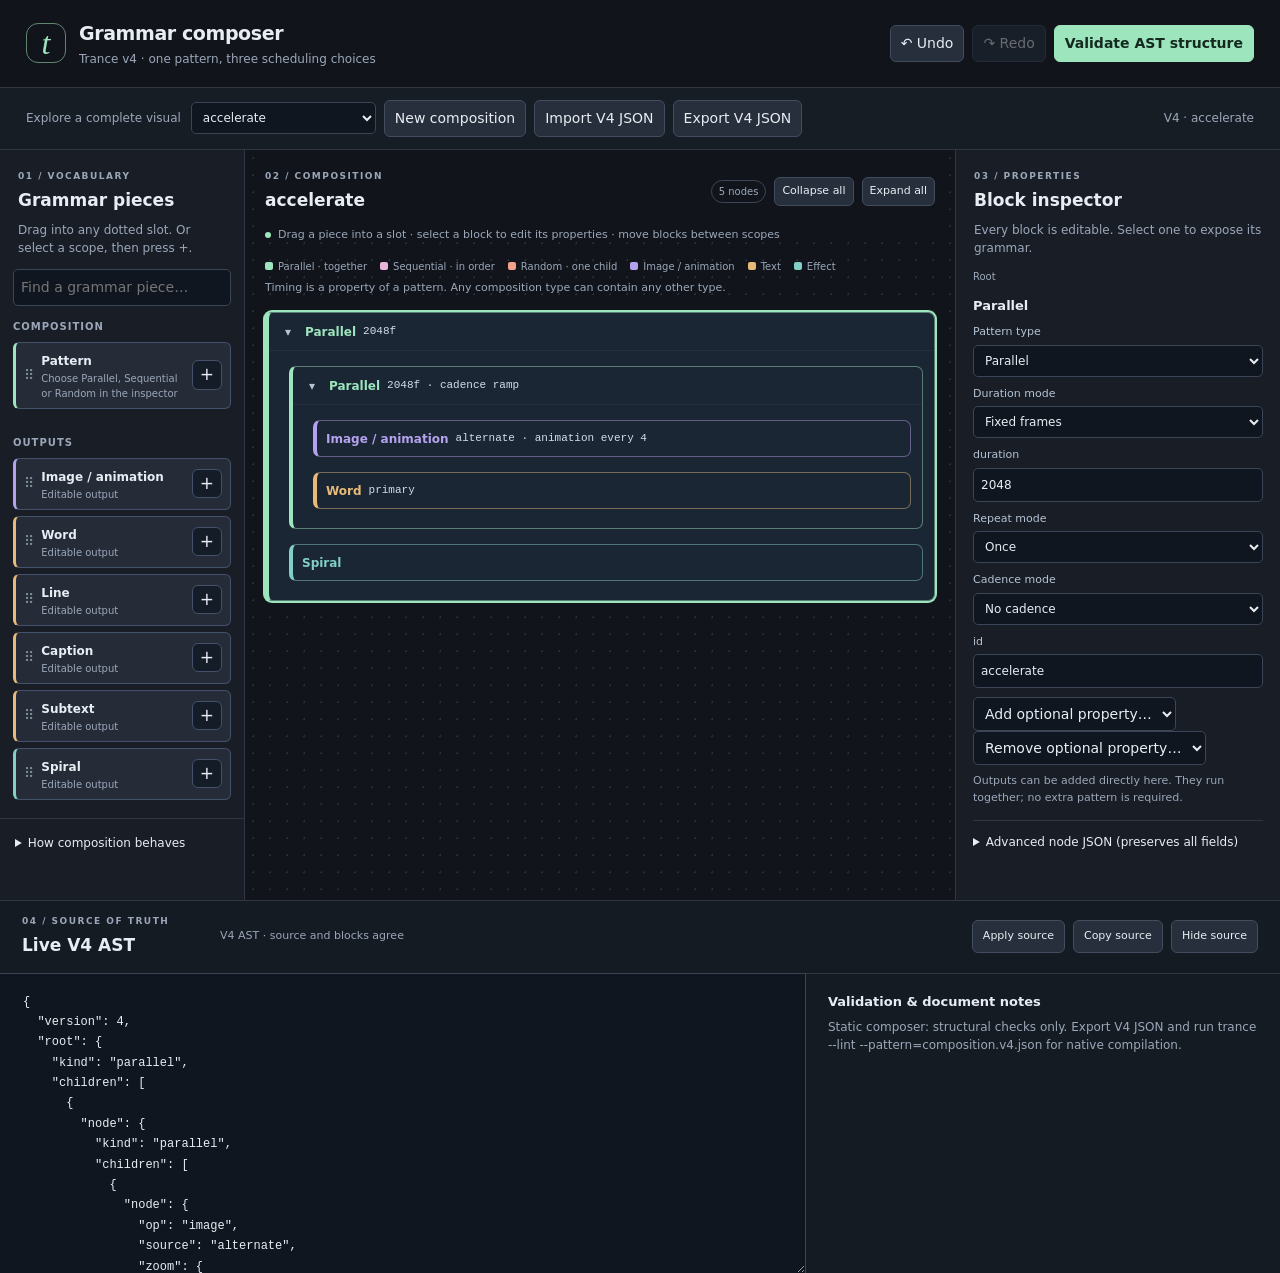
==== docs/exploration/authoring/index.html @ 3fd6dccf "Release v4.0 with native AST grammar and visual composer" ====
<!doctype html>
<html lang="en">
<head><meta charset="utf-8"><meta name="viewport" content="width=device-width, initial-scale=1"><title>Trance · Grammar Composer</title><link rel="stylesheet" href="app.css"></head>
<body>
<header class="appbar"><div class="brand"><span class="brandmark">t</span><div><h1>Grammar composer</h1><p>Trance v4 · one pattern, three scheduling choices</p></div></div><div class="top-actions"><button id="undo" title="Undo (Ctrl+Z)">↶ Undo</button><button id="redo" title="Redo (Ctrl+Shift+Z)">↷ Redo</button><button id="validate" class="primary">Validate AST structure</button></div></header>
<section class="projectbar"><label class="builtin-label">Explore a complete visual <select id="builtin-picker" aria-label="Built-in composition"></select></label><button id="new-document">New composition</button><button id="import-file">Import V4 JSON</button><input id="file-input" type="file" accept=".json,.pattern,.txt" hidden><button id="export">Export V4 JSON</button><span id="document-status" class="status">Loading grammar…</span></section>
<main class="workspace">
<aside class="palette-panel"><div class="panel-heading"><span class="eyebrow">01 / vocabulary</span><h2>Grammar pieces</h2><p>Drag into any dotted slot. Or select a scope, then press +.</p></div><label class="search-label"><span class="sr-only">Search pieces</span><input id="palette-search" type="search" placeholder="Find a grammar piece…"></label><div id="palette"></div><details class="guide"><summary>How composition behaves</summary><p>Parallel patterns run their children together. Sequential patterns run children in order. Random patterns run one selected child at a time, with random or round-robin selection.</p><p>Every pattern can contain any other pattern. Duration, cadence, repeat, ramp and offset are properties of these three types. Chance exits belong to children of a random pattern.</p><p>Either chooses a theme randomly on selection; Alternate switches themes on selection. Neither is a clock. Animation media still comes from the shared stream.</p><p>No animation or flashing preview runs here. Native compiler validation does not verify GPU output or decoded media.</p></details></aside>
<section class="canvas-panel"><div class="canvas-toolbar"><div><span class="eyebrow">02 / composition</span><h2 id="composition-title">Composition</h2></div><span id="block-count" class="pill"></span><button id="collapse-all">Collapse all</button><button id="expand-all">Expand all</button></div><div class="canvas-help"><span class="dot"></span> Drag a piece into a slot · select a block to edit its properties · move blocks between scopes</div><div class="role-legend" aria-label="Composition color legend"><span style="--role:var(--parallel)">Parallel · together</span><span style="--role:var(--sequence)">Sequential · in order</span><span style="--role:var(--branch)">Random · one child</span><span style="--role:var(--image)">Image / animation</span><span style="--role:var(--textblock)">Text</span><span style="--role:var(--effect)">Effect</span><p>Timing is a property of a pattern. Any composition type can contain any other type.</p></div><div id="canvas" aria-label="Composition blocks"></div><div id="empty-state" hidden>Start with a <strong>parallel, sequential or random pattern</strong>. Drag one here, or press its + button.</div></section>
<aside class="inspector-panel"><div class="panel-heading"><span class="eyebrow">03 / properties</span><h2>Block inspector</h2><p>Every block is editable. Select one to expose its grammar.</p></div><div id="inspector"></div></aside>
</main>
<section class="source-panel"><div class="source-toolbar"><div><span class="eyebrow">04 / source of truth</span><h2>Live V4 AST</h2></div><span id="source-status">Changes in either view stay in the document</span><button id="apply-source">Apply source</button><button id="copy-source">Copy source</button><button id="toggle-source" aria-expanded="true">Hide source</button></div><div id="source-body"><textarea id="source" spellcheck="false" aria-label="Editable V4 AST source"></textarea><div class="diagnostics-pane"><h3>Validation &amp; document notes</h3><p id="validation-summary">Not validated. Click “Validate with compiler” to run the real parser and compiler.</p><pre id="diagnostics" aria-live="polite"></pre><div class="validation-options"><label>Locked period (frames) <input id="locked-period" type="number" min="0" value="8"></label><p>Compiler session context. V4 timing uses explicit frames. No playback is started.</p></div></div></div></section>
<div id="announcement" class="toast" role="status" aria-live="polite"></div>
<script src="v4-grammar.js"></script><script src="v4-app.js"></script>
</body></html>
---- docs/exploration/authoring/app.css ----
:root{color-scheme:dark;--bg:#11151b;--panel:#191e26;--line:#303743;--muted:#9ba7b9;--text:#e8edf4;--accent:#9de5bd;--schedule:#7dabef;--image:#b5a2ee;--textblock:#e7bb77;--effect:#81cfc6}*{box-sizing:border-box}body{margin:0;background:var(--bg);color:var(--text);font:14px/1.5 system-ui,-apple-system,Segoe UI,sans-serif}button,input,select,textarea{font:inherit}button{background:#272f3c;color:var(--text);border:1px solid #424d60;border-radius:6px;padding:7px 10px;cursor:pointer}button:hover{background:#364155;border-color:#8094af}button:focus-visible,input:focus-visible,textarea:focus-visible,select:focus-visible,summary:focus-visible{outline:2px solid var(--accent);outline-offset:2px}button:disabled{opacity:.4;cursor:default}button.primary{background:var(--accent);color:#14291f;border-color:var(--accent);font-weight:650}input,select,textarea{color:var(--text);background:#10161f;border:1px solid #3a4555;border-radius:5px;padding:7px}h1,h2,h3,p{margin:0}h1{font-size:19px;letter-spacing:-.4px}h2{font-size:17px;font-weight:600}h3{font-size:13px}.appbar{display:flex;justify-content:space-between;align-items:center;padding:19px 26px;border-bottom:1px solid var(--line);gap:16px}.brand{display:flex;align-items:center;gap:13px}.brand p{font-size:12px;color:var(--muted);margin-top:2px}.brandmark{width:40px;height:40px;border:1px solid #638570;border-radius:12px;color:var(--accent);display:grid;place-items:center;font:italic 32px Georgia}.top-actions{display:flex;gap:8px}.projectbar{display:flex;align-items:center;gap:8px;flex-wrap:wrap;padding:12px 26px;background:#171d25;border-bottom:1px solid var(--line)}.builtin-label{display:flex;align-items:center;gap:10px;font-size:12px;color:var(--muted)}.builtin-label select{min-width:185px;color:var(--text)}.status{font-size:12px;color:var(--muted);margin-left:auto}.workspace{display:grid;grid-template-columns:245px minmax(350px,1fr) 325px;min-height:610px;align-items:stretch}.palette-panel,.inspector-panel{background:var(--panel)}.palette-panel{border-right:1px solid var(--line)}.inspector-panel{border-left:1px solid var(--line)}.panel-heading{padding:20px 18px 12px}.eyebrow{text-transform:uppercase;letter-spacing:1.5px;color:var(--muted);font-size:9px;font-weight:700;display:block;margin-bottom:5px}.panel-heading p{color:var(--muted);font-size:12px;margin-top:7px}.search-label{display:block;margin:0 13px 13px}.search-label input{width:100%}.palette-group{padding:0 13px 12px}.palette-group h3{color:var(--muted);font-size:10px;text-transform:uppercase;letter-spacing:1px;margin:8px 0}.palette-piece{display:flex;align-items:center;gap:7px;background:#252c38;border:1px solid #43516a;border-left:3px solid var(--piece-color,var(--schedule));border-radius:6px;margin:6px 0;padding:7px 8px;cursor:grab}.palette-piece>div{min-width:0;flex:1}.palette-piece strong{font-size:12px}.palette-piece p{font-size:10px;color:var(--muted)}.palette-piece button{padding:1px 7px;background:#141c27;font-size:17px;border-color:#43516a}.palette-piece .grip{color:#7f8a9b}.guide{border-top:1px solid var(--line);padding:15px;font-size:12px;color:var(--muted)}.guide summary{cursor:pointer;color:var(--text)}.guide p{margin-top:9px}.canvas-panel{padding:0 20px 22px;min-width:0;background:radial-gradient(#28303c 1px,transparent 1px);background-size:17px 17px}.canvas-toolbar{display:flex;align-items:center;gap:8px;padding:20px 0 13px}.canvas-toolbar>div{flex:1}.canvas-toolbar button{font-size:11px;padding:5px 7px}.pill{font-size:10px;padding:3px 7px;border:1px solid #3c4656;border-radius:30px;color:var(--muted)}.canvas-help{font-size:11px;color:var(--muted);display:flex;gap:7px;align-items:center;padding-bottom:12px}.dot{width:6px;height:6px;background:var(--accent);border-radius:50%;flex-shrink:0}#canvas{padding-bottom:20px}#empty-state{padding:50px;text-align:center;color:var(--muted)}.block{--block-color:var(--schedule);margin:0;border:1px solid color-mix(in srgb,var(--block-color) 42%,#27323e);border-left:4px solid var(--block-color);border-radius:7px;background:#1b2634;position:relative;min-width:0}.block.selected{box-shadow:0 0 0 2px var(--accent);z-index:1}.block.dragging{opacity:.35}.block-head{display:flex;align-items:center;gap:7px;padding:9px 9px 8px;cursor:grab;min-width:0}.block-title{font-size:12px;font-weight:700;color:var(--block-color)}.block-code{font:11px/1.5 Consolas,monospace;color:#d3ddeb;overflow:hidden;text-overflow:ellipsis;white-space:nowrap;flex:1}.block-head .mini{padding:0 5px;background:transparent;border-color:transparent;font-size:12px;color:#b5c4d7}.block-head .collapse{width:20px}.block-head .delete{opacity:.4}.block-head:hover .delete{opacity:1}.block-children{padding:0 11px 4px 20px;border-top:1px solid #ffffff0b}.block-note{font-size:10px;color:var(--muted);padding:0 10px 6px 37px}.drop-slot{height:15px;position:relative;border:1px dashed transparent;border-radius:4px;transition:height .08s,background .08s}.drop-slot.empty{height:46px;border-color:#5e71855e;margin:7px 0;display:grid;place-items:center;color:#8e9eaf;font-size:11px}.drop-slot.over{height:40px!important;border-color:var(--accent);background:#9de5bd20}.drop-slot.over:after{content:'Drop here';font-size:11px;color:var(--accent);position:absolute;inset:0;display:grid;place-items:center}.drop-slot.over.empty{color:transparent}.root-list>.drop-slot:first-child{min-height:20px}.scope-end{font-size:9px;color:#65768b;margin-left:6px;letter-spacing:.6px}.inspector-empty{padding:22px 19px;color:var(--muted);font-size:13px}.inspector-body{padding:0 17px 20px}.breadcrumbs{font-size:10px;overflow-wrap:anywhere;color:var(--muted);margin:0 0 12px}.inspector-kind{display:flex;justify-content:space-between;align-items:center;margin-bottom:9px}.inspector-kind h3{font-size:17px}.field{display:block;margin:9px 0}.field>span{display:block;color:#b4c3d5;font-size:11px;margin-bottom:4px}.field input,.field select,.field textarea{width:100%;font-size:12px}.field textarea{font-family:Consolas,monospace;min-height:64px;resize:vertical}.field small{color:var(--muted);font-size:10px}.field-grid{display:grid;grid-template-columns:1fr 1fr;gap:7px}.field-grid .field{margin:3px 0}.inspector-actions{display:flex;gap:5px;flex-wrap:wrap;margin:12px 0}.inspector-actions button{font-size:11px;padding:5px 8px}.inspector-section{border-top:1px solid var(--line);padding-top:12px;margin-top:14px}.inspector-section summary{font-size:12px;cursor:pointer}.inspector-section p,.hint{color:var(--muted);font-size:11px;margin:8px 0}.clock-box{border-left:2px solid var(--schedule);background:#213044;padding:9px 10px;color:#b9ccea;font-size:11px;margin:12px 0}.clock-box strong{color:#dfebfb}.caution{border-left-color:var(--textblock);background:#322c23;color:#d7c6ab}.source-panel{border-top:1px solid var(--line);background:#151b23}.source-toolbar{display:flex;align-items:center;gap:8px;padding:14px 22px}.source-toolbar>div{min-width:190px}.source-toolbar>span{font-size:11px;color:var(--muted);flex:1}.source-toolbar button{font-size:11px}#source-body{display:grid;grid-template-columns:minmax(400px,1.7fr) minmax(290px,1fr);gap:0}#source{min-height:300px;resize:vertical;width:100%;border-radius:0;border-width:1px 1px 0 0;font:12px/1.7 Consolas,monospace;padding:18px 23px;tab-size:2;white-space:pre}.diagnostics-pane{padding:18px 22px;border-top:1px solid var(--line);font-size:12px}.diagnostics-pane>p{color:var(--muted);margin:7px 0}.diagnostics-pane pre{font:11px/1.5 Consolas,monospace;white-space:pre-wrap;overflow-wrap:anywhere;max-height:260px;overflow:auto;color:#c7d4e7}.diagnostics-pane pre.error{color:#f2b2a7}.validation-options{border-top:1px solid var(--line);padding-top:12px;margin-top:14px;color:var(--muted);font-size:11px}.validation-options input{width:65px;margin-left:8px}.validation-options p{margin-top:6px}.toast{position:fixed;bottom:20px;left:50%;transform:translateX(-50%);padding:11px 18px;background:#d3f0df;color:#143323;border-radius:7px;font-size:12px;box-shadow:0 5px 30px #0005;z-index:20;opacity:0;pointer-events:none;transition:opacity .2s;max-width:90vw}.toast.visible{opacity:1}.sr-only{position:absolute;width:1px;height:1px;overflow:hidden;clip:rect(0,0,0,0)}[hidden]{display:none!important}@media(min-width:1600px){.workspace{grid-template-columns:260px minmax(400px,1fr) 360px}.block-code{font-size:12px}}@media(max-width:1100px){.workspace{grid-template-columns:210px minmax(330px,1fr)}.inspector-panel{grid-column:1/-1;border-top:1px solid var(--line);border-left:0}.inspector-body{display:block;max-width:800px}.inspector-panel .panel-heading{padding-bottom:5px}.status{width:100%;margin-left:0}.canvas-toolbar{flex-wrap:wrap}}@media(max-width:700px){.appbar{padding:14px;flex-wrap:wrap}.projectbar{padding:12px}.workspace{grid-template-columns:1fr}.palette-panel{border-right:0;border-bottom:1px solid var(--line)}#palette{display:flex;overflow:auto;gap:8px;max-height:245px}.palette-group{min-width:200px}.palette-panel .panel-heading p{display:none}.palette-panel .guide{display:none}.canvas-panel{padding:0 12px 15px}.canvas-help{font-size:10px}.block-children{padding-left:9px;padding-right:5px}.block-code{font-size:10px}#source-body{grid-template-columns:1fr}.source-toolbar{flex-wrap:wrap;padding:12px}.source-toolbar>span{display:none}.builtin-label{flex-wrap:wrap}.source-toolbar>div{flex:1}.top-actions button{font-size:12px}}

/* Keep vocabulary and canvas independently reachable while dragging. */
@media(min-width:1101px){.workspace{height:calc(100vh - 150px);min-height:520px}.palette-panel,.canvas-panel,.inspector-panel{overflow:auto;min-height:0}.canvas-toolbar{position:sticky;top:0;z-index:3;background:var(--bg)}}

.palette-panel,.inspector-panel{min-width:0}@media(max-width:700px){.workspace{grid-template-columns:minmax(0,1fr)}.panel-heading,.inspector-body{min-width:0}.clock-box,.hint{overflow-wrap:anywhere}}
.animation-accent{margin:14px 0;padding:12px;border:1px solid #615579;border-radius:7px;background:#252234}.animation-accent h4{margin:0 0 5px;font-size:13px;color:var(--image)}.animation-accent p{font-size:11px;color:var(--muted);margin:5px 0}.animation-accent select{width:100%}

/* Labels belong to the draggable card; only its add button is interactive. */
.palette-piece > .grip,.palette-piece > div{pointer-events:none;user-select:none}

:root{--parallel:#9de5bd;--sequence:#eab5d9;--branch:#f0a388}.role-legend{display:flex;flex-wrap:wrap;gap:6px 13px;padding:4px 0 15px;font-size:10px;color:var(--muted)}.role-legend span:before{content:"";display:inline-block;width:8px;height:8px;border-radius:2px;background:var(--role);margin-right:5px}.role-legend p{flex-basis:100%;font-size:11px}.block-role{font-size:9px;color:var(--block-color);border:1px solid currentColor;border-radius:4px;padding:1px 4px;white-space:nowrap}
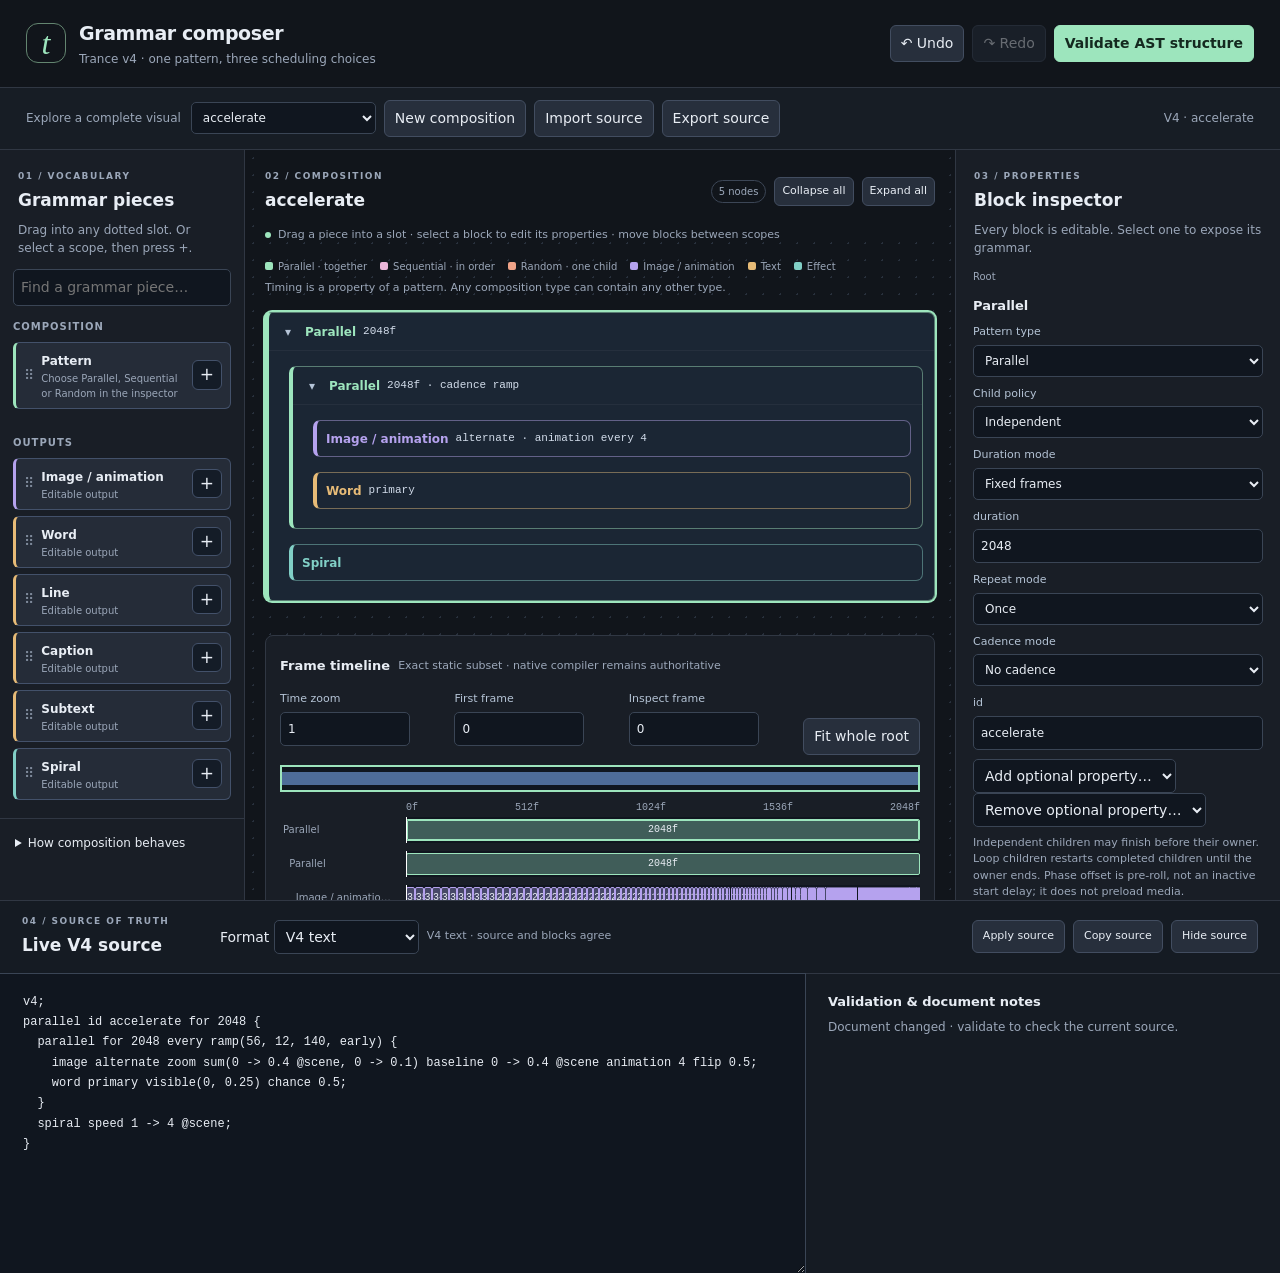
==== commit fb94c8b5: "Add compact V4 text, child timing policies and frame timeline" ====
--- a/docs/exploration/authoring/index.html
+++ b/docs/exploration/authoring/index.html
@@ -3,13 +3,13 @@
 <head><meta charset="utf-8"><meta name="viewport" content="width=device-width, initial-scale=1"><title>Trance · Grammar Composer</title><link rel="stylesheet" href="app.css"></head>
 <body>
 <header class="appbar"><div class="brand"><span class="brandmark">t</span><div><h1>Grammar composer</h1><p>Trance v4 · one pattern, three scheduling choices</p></div></div><div class="top-actions"><button id="undo" title="Undo (Ctrl+Z)">↶ Undo</button><button id="redo" title="Redo (Ctrl+Shift+Z)">↷ Redo</button><button id="validate" class="primary">Validate AST structure</button></div></header>
-<section class="projectbar"><label class="builtin-label">Explore a complete visual <select id="builtin-picker" aria-label="Built-in composition"></select></label><button id="new-document">New composition</button><button id="import-file">Import V4 JSON</button><input id="file-input" type="file" accept=".json,.pattern,.txt" hidden><button id="export">Export V4 JSON</button><span id="document-status" class="status">Loading grammar…</span></section>
+<section class="projectbar"><label class="builtin-label">Explore a complete visual <select id="builtin-picker" aria-label="Built-in composition"></select></label><button id="new-document">New composition</button><button id="import-file">Import source</button><input id="file-input" type="file" accept=".json,.pattern,.txt" hidden><button id="export">Export source</button><span id="document-status" class="status">Loading grammar…</span></section>
 <main class="workspace">
 <aside class="palette-panel"><div class="panel-heading"><span class="eyebrow">01 / vocabulary</span><h2>Grammar pieces</h2><p>Drag into any dotted slot. Or select a scope, then press +.</p></div><label class="search-label"><span class="sr-only">Search pieces</span><input id="palette-search" type="search" placeholder="Find a grammar piece…"></label><div id="palette"></div><details class="guide"><summary>How composition behaves</summary><p>Parallel patterns run their children together. Sequential patterns run children in order. Random patterns run one selected child at a time, with random or round-robin selection.</p><p>Every pattern can contain any other pattern. Duration, cadence, repeat, ramp and offset are properties of these three types. Chance exits belong to children of a random pattern.</p><p>Either chooses a theme randomly on selection; Alternate switches themes on selection. Neither is a clock. Animation media still comes from the shared stream.</p><p>No animation or flashing preview runs here. Native compiler validation does not verify GPU output or decoded media.</p></details></aside>
-<section class="canvas-panel"><div class="canvas-toolbar"><div><span class="eyebrow">02 / composition</span><h2 id="composition-title">Composition</h2></div><span id="block-count" class="pill"></span><button id="collapse-all">Collapse all</button><button id="expand-all">Expand all</button></div><div class="canvas-help"><span class="dot"></span> Drag a piece into a slot · select a block to edit its properties · move blocks between scopes</div><div class="role-legend" aria-label="Composition color legend"><span style="--role:var(--parallel)">Parallel · together</span><span style="--role:var(--sequence)">Sequential · in order</span><span style="--role:var(--branch)">Random · one child</span><span style="--role:var(--image)">Image / animation</span><span style="--role:var(--textblock)">Text</span><span style="--role:var(--effect)">Effect</span><p>Timing is a property of a pattern. Any composition type can contain any other type.</p></div><div id="canvas" aria-label="Composition blocks"></div><div id="empty-state" hidden>Start with a <strong>parallel, sequential or random pattern</strong>. Drag one here, or press its + button.</div></section>
+<section class="canvas-panel"><div class="canvas-toolbar"><div><span class="eyebrow">02 / composition</span><h2 id="composition-title">Composition</h2></div><span id="block-count" class="pill"></span><button id="collapse-all">Collapse all</button><button id="expand-all">Expand all</button></div><div class="canvas-help"><span class="dot"></span> Drag a piece into a slot · select a block to edit its properties · move blocks between scopes</div><div class="role-legend" aria-label="Composition color legend"><span style="--role:var(--parallel)">Parallel · together</span><span style="--role:var(--sequence)">Sequential · in order</span><span style="--role:var(--branch)">Random · one child</span><span style="--role:var(--image)">Image / animation</span><span style="--role:var(--textblock)">Text</span><span style="--role:var(--effect)">Effect</span><p>Timing is a property of a pattern. Any composition type can contain any other type.</p></div><div id="canvas" aria-label="Composition blocks"></div><section id="timeline" aria-label="Frame timeline"></section><div id="empty-state" hidden>Start with a <strong>parallel, sequential or random pattern</strong>. Drag one here, or press its + button.</div></section>
 <aside class="inspector-panel"><div class="panel-heading"><span class="eyebrow">03 / properties</span><h2>Block inspector</h2><p>Every block is editable. Select one to expose its grammar.</p></div><div id="inspector"></div></aside>
 </main>
-<section class="source-panel"><div class="source-toolbar"><div><span class="eyebrow">04 / source of truth</span><h2>Live V4 AST</h2></div><span id="source-status">Changes in either view stay in the document</span><button id="apply-source">Apply source</button><button id="copy-source">Copy source</button><button id="toggle-source" aria-expanded="true">Hide source</button></div><div id="source-body"><textarea id="source" spellcheck="false" aria-label="Editable V4 AST source"></textarea><div class="diagnostics-pane"><h3>Validation &amp; document notes</h3><p id="validation-summary">Not validated. Click “Validate with compiler” to run the real parser and compiler.</p><pre id="diagnostics" aria-live="polite"></pre><div class="validation-options"><label>Locked period (frames) <input id="locked-period" type="number" min="0" value="8"></label><p>Compiler session context. V4 timing uses explicit frames. No playback is started.</p></div></div></div></section>
+<section class="source-panel"><div class="source-toolbar"><div><span class="eyebrow">04 / source of truth</span><h2>Live V4 source</h2></div><label>Format <select id="source-format" aria-label="Source format"><option value="text">V4 text</option><option value="json">Advanced JSON</option></select></label><span id="source-status">Changes in either view stay in the document</span><button id="apply-source">Apply source</button><button id="copy-source">Copy source</button><button id="toggle-source" aria-expanded="true">Hide source</button></div><div id="source-body"><textarea id="source" spellcheck="false" aria-label="Editable V4 source"></textarea><div class="diagnostics-pane"><h3>Validation &amp; document notes</h3><p id="validation-summary">Not validated. Click “Validate with compiler” to run the real parser and compiler.</p><pre id="diagnostics" aria-live="polite"></pre><div class="validation-options"><label>Locked period (frames) <input id="locked-period" type="number" min="0" value="8"></label><p>Compiler session context. V4 timing uses explicit frames. No playback is started.</p></div></div></div></section>
 <div id="announcement" class="toast" role="status" aria-live="polite"></div>
-<script src="v4-grammar.js"></script><script src="v4-app.js"></script>
+<script src="v4-grammar.js"></script><script src="v4-text.js"></script><script src="v4-timeline.js"></script><script src="v4-app.js"></script>
 </body></html>
--- a/docs/exploration/authoring/app.css
+++ b/docs/exploration/authoring/app.css
@@ -10,3 +10,5 @@
 .palette-piece > .grip,.palette-piece > div{pointer-events:none;user-select:none}
 
 :root{--parallel:#9de5bd;--sequence:#eab5d9;--branch:#f0a388}.role-legend{display:flex;flex-wrap:wrap;gap:6px 13px;padding:4px 0 15px;font-size:10px;color:var(--muted)}.role-legend span:before{content:"";display:inline-block;width:8px;height:8px;border-radius:2px;background:var(--role);margin-right:5px}.role-legend p{flex-basis:100%;font-size:11px}.block-role{font-size:9px;color:var(--block-color);border:1px solid currentColor;border-radius:4px;padding:1px 4px;white-space:nowrap}
+/* A single shared axis for all frame lanes, separate from image zoom. */
+#timeline{margin-top:14px;padding:14px;border:1px solid var(--line);border-radius:8px;background:var(--panel);min-width:0}.timeline-title{display:flex;gap:8px;align-items:center;flex-wrap:wrap}.timeline-controls{display:flex;gap:8px;align-items:end;flex-wrap:wrap}.timeline-controls .field{flex:1;min-width:85px}.timeline-controls input{width:100%;max-width:130px}.timeline-overview{height:27px;background:#10161f;position:relative;cursor:ew-resize;touch-action:none;margin:10px 0}.overview-bar{position:absolute;top:7px;height:13px;background:var(--schedule);opacity:.35}.overview-window{position:absolute;top:0;bottom:0;border:2px solid var(--accent);pointer-events:none}.timeline-axis{display:flex;justify-content:space-between;margin-left:126px;font:10px Consolas,monospace;color:var(--muted)}.timeline-lanes{max-height:380px;overflow:auto}.timeline-lane{display:grid;grid-template-columns:118px minmax(0,1fr);gap:8px;min-height:34px;align-items:center}.timeline-name{overflow:hidden;text-overflow:ellipsis;white-space:pre;text-align:left;font-size:10px;padding:3px;border:0;background:transparent;color:var(--muted)}.timeline-track{height:26px;position:relative;overflow:hidden;background:#10161f}.timeline-bar{position:absolute;top:2px;bottom:2px;border:1px solid var(--bar-color);border-radius:2px;background:color-mix(in srgb,var(--bar-color) 30%,#18222e);padding:0;font:10px Consolas,monospace;overflow:hidden;white-space:nowrap;min-width:2px}.timeline-bar.selected{outline:1px solid var(--accent);outline-offset:-2px}.timeline-bar.uncertain{background:repeating-linear-gradient(135deg,#62516b 0 4px,#252c38 4px 8px)}.timeline-bar.inactive{background:repeating-linear-gradient(135deg,#333c48 0 4px,#161e29 4px 8px);border-color:#7e8999;color:#e7bb77}.timeline-cursor{position:absolute;top:0;bottom:0;width:1px;background:white;pointer-events:none}.timeline-notes{font-size:11px;color:var(--textblock);margin-top:8px}.timeline-notes p{margin:5px 0;overflow-wrap:anywhere}@media(max-width:480px){.timeline-lane{grid-template-columns:82px minmax(0,1fr);gap:4px}.timeline-axis{margin-left:86px}#timeline{padding:8px}}
